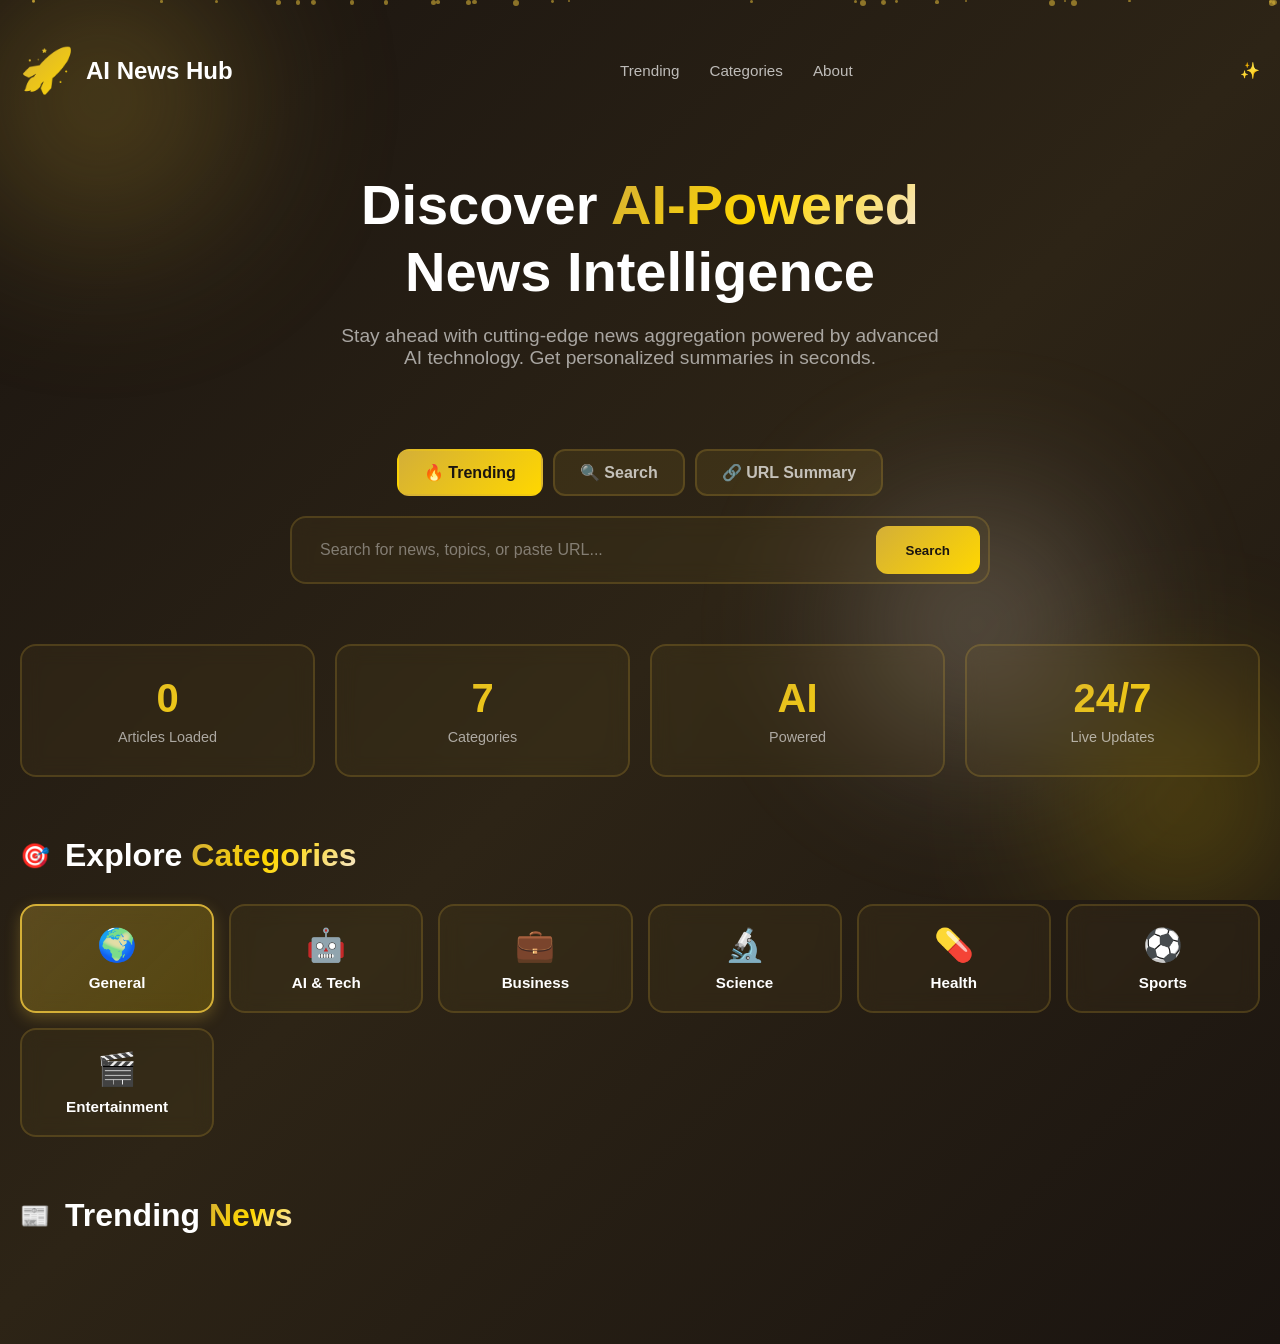
==== AI_NEWS/index.html @ 12a0df18 "Updata - 1" ====
<!DOCTYPE html>
<html lang="en">
<head>
    <meta charset="UTF-8">
    <meta name="viewport" content="width=device-width, initial-scale=1.0">
    <title>AI News Hub - Crypto Style</title>
    <link rel="stylesheet" href="Stylish_NEWS.css">
</head>
<body>
    <div class="bg-elements">
        <div class="glow-orb orb-1"></div>
        <div class="glow-orb orb-2"></div>
        <div class="glow-orb orb-3"></div>
        <!-- Particles will be added by JavaScript -->
    </div>

    <div class="container">
        <header>
            <div class="logo">
                <span class="logo-icon">🚀</span>
                <span>AI News Hub</span>
            </div>
            <nav>
                <a href="#trending">Trending</a>
                <a href="#categories">Categories</a>
                <a href="#about">About</a>
            </nav>
            <div class="sparkle">✨</div>
        </header>

        <section class="hero">
            <h1>
                Discover <span class="gradient-text">AI-Powered</span><br>
                News Intelligence
            </h1>
            <p>Stay ahead with cutting-edge news aggregation powered by advanced AI technology. Get personalized summaries in seconds.</p>
        </section>

        <section class="search-section">
            <div class="search-tabs">
                <div class="search-tab active" onclick="switchSearchTab('trending')">🔥 Trending</div>
                <div class="search-tab" onclick="switchSearchTab('search')">🔍 Search</div>
                <div class="search-tab" onclick="switchSearchTab('url')">🔗 URL Summary</div>
            </div>
            <div class="search-box">
                <input type="text" id="mainSearchInput" placeholder="Search for news, topics, or paste URL...">
                <button onclick="performSearch()">Search</button>
            </div>
        </section>

        <section class="stats-section">
            <div class="stat-card">
                <div class="stat-number" id="articleCount">0</div>
                <div class="stat-label">Articles Loaded</div>
            </div>
            <div class="stat-card">
                <div class="stat-number">7</div>
                <div class="stat-label">Categories</div>
            </div>
            <div class="stat-card">
                <div class="stat-number">AI</div>
                <div class="stat-label">Powered</div>
            </div>
            <div class="stat-card">
                <div class="stat-number">24/7</div>
                <div class="stat-label">Live Updates</div>
            </div>
        </section>

        <section class="categories-section" id="categories">
            <div class="section-header">
                <span class="section-icon">🎯</span>
                <h2>Explore <span class="gradient-text">Categories</span></h2>
            </div>
            <div class="categories-grid">
                <div class="category-card active" onclick="selectCategory('general')">
                    <div class="category-icon">🌍</div>
                    <div class="category-name">General</div>
                </div>
                <div class="category-card" onclick="selectCategory('technology')">
                    <div class="category-icon">🤖</div>
                    <div class="category-name">AI & Tech</div>
                </div>
                <div class="category-card" onclick="selectCategory('business')">
                    <div class="category-icon">💼</div>
                    <div class="category-name">Business</div>
                </div>
                <div class="category-card" onclick="selectCategory('science')">
                    <div class="category-icon">🔬</div>
                    <div class="category-name">Science</div>
                </div>
                <div class="category-card" onclick="selectCategory('health')">
                    <div class="category-icon">💊</div>
                    <div class="category-name">Health</div>
                </div>
                <div class="category-card" onclick="selectCategory('sports')">
                    <div class="category-icon">⚽</div>
                    <div class="category-name">Sports</div>
                </div>
                <div class="category-card" onclick="selectCategory('entertainment')">
                    <div class="category-icon">🎬</div>
                    <div class="category-name">Entertainment</div>
                </div>
            </div>
        </section>

        <section class="news-section">
            <div class="section-header">
                <span class="section-icon">📰</span>
                <h2>Trending <span class="gradient-text">News</span></h2>
            </div>
            <div id="loadingIndicator" class="loading" style="display: none;">
                <div class="spinner"></div>
                <p>Loading amazing content...</p>
            </div>
            <div id="newsGrid" class="news-grid"></div>
        </section>
    </div>

    <div id="summaryModal" class="modal" onclick="closeModal(event)">
        <div class="modal-content" onclick="event.stopPropagation()">
            <div class="modal-header">
                <span class="modal-badge">✨ AI SUMMARY</span>
                <button class="close-btn" onclick="closeModal()">×</button>
            </div>
            <div class="modal-title" id="modalTitle"></div>
            <div class="modal-text" id="modalText"></div>
        </div>
    </div>

    <script src="Live_action.js"></script>
</body>
</html>
---- AI_NEWS/Stylish_NEWS.css ----
* {
            margin: 0;
            padding: 0;
            box-sizing: border-box;
        }

        body {
            font-family: 'Inter', -apple-system, BlinkMacSystemFont, 'Segoe UI', sans-serif;
            background: linear-gradient(135deg, #1a1410 0%, #2d2416 50%, #1a1410 100%);
            color: white;
            min-height: 100vh;
            overflow-x: hidden;
        }

        /* Animated background elements */
        .bg-elements {
            position: fixed;
            width: 100%;
            height: 100%;
            overflow: hidden;
            z-index: 0;
            pointer-events: none;
        }

        .glow-orb {
            position: absolute;
            border-radius: 50%;
            filter: blur(80px);
            opacity: 0.4;
            animation: float 20s infinite;
        }

        .orb-1 {
            width: 400px;
            height: 400px;
            background: radial-gradient(circle, #d4af37 0%, transparent 70%);
            top: -100px;
            left: -100px;
            animation-delay: 0s;
        }

        .orb-2 {
            width: 300px;
            height: 300px;
            background: radial-gradient(circle, #ffd700 0%, transparent 70%);
            bottom: -50px;
            right: -50px;
            animation-delay: 5s;
        }

        .orb-3 {
            width: 350px;
            height: 350px;
            background: radial-gradient(circle, #f5e6d3 0%, transparent 70%);
            top: 50%;
            right: 10%;
            animation-delay: 10s;
        }

        /* Floating particles */
        .particle {
            position: absolute;
            width: 4px;
            height: 4px;
            background: #d4af37;
            border-radius: 50%;
            opacity: 0.6;
            animation: particleFloat 15s infinite;
        }

        @keyframes float {
            0%, 100% { transform: translate(0, 0) scale(1); }
            25% { transform: translate(50px, 50px) scale(1.1); }
            50% { transform: translate(-30px, 80px) scale(0.9); }
            75% { transform: translate(30px, -50px) scale(1.05); }
        }

        @keyframes particleFloat {
            0% {
                transform: translateY(100vh) translateX(0) scale(0);
                opacity: 0;
            }
            10% {
                opacity: 0.6;
            }
            90% {
                opacity: 0.6;
            }
            100% {
                transform: translateY(-100px) translateX(100px) scale(1);
                opacity: 0;
            }
        }

        .container {
            max-width: 1400px;
            margin: 0 auto;
            padding: 20px;
            position: relative;
            z-index: 1;
        }

        /* Header */
        header {
            display: flex;
            justify-content: space-between;
            align-items: center;
            padding: 25px 0;
            margin-bottom: 50px;
        }

        .logo {
            display: flex;
            align-items: center;
            gap: 12px;
            font-size: 1.5em;
            font-weight: 700;
        }

        .logo-icon {
            font-size: 1.8em;
            background: linear-gradient(135deg, #d4af37 0%, #ffd700 100%);
            -webkit-background-clip: text;
            background-clip: text;
            -webkit-text-fill-color: transparent;
        }

        nav {
            display: flex;
            gap: 30px;
        }

        nav a {
            color: rgba(255,255,255,0.7);
            text-decoration: none;
            font-weight: 500;
            transition: all 0.3s;
            font-size: 0.95em;
        }

        nav a:hover {
            color: white;
        }

        .header-actions {
            display: flex;
            gap: 15px;
        }

        .btn {
            padding: 12px 28px;
            border-radius: 12px;
            border: none;
            font-weight: 600;
            cursor: pointer;
            transition: all 0.3s;
            font-size: 0.9em;
        }

        .btn-outline {
            background: rgba(255,255,255,0.05);
            color: white;
            border: 2px solid rgba(255,255,255,0.1);
        }

        .btn-outline:hover {
            background: rgba(255,255,255,0.1);
            border-color: rgba(255,255,255,0.2);
        }

        .btn-primary {
            background: linear-gradient(135deg, #a259ff 0%, #ff6bcb 100%);
            color: white;
            box-shadow: 0 8px 25px rgba(162, 89, 255, 0.4);
        }

        .btn-primary:hover {
            transform: translateY(-2px);
            box-shadow: 0 12px 35px rgba(162, 89, 255, 0.5);
        }

        /* Hero Section */
        .hero {
            text-align: center;
            margin-bottom: 80px;
        }

        .hero h1 {
            font-size: 3.5em;
            font-weight: 800;
            margin-bottom: 20px;
            line-height: 1.2;
        }

        .gradient-text {
            background: linear-gradient(135deg, #d4af37 0%, #ffd700 50%, #f5e6d3 100%);
            -webkit-background-clip: text;
            -webkit-text-fill-color: transparent;
            background-clip: text;
        }

        .hero p {
            font-size: 1.2em;
            color: rgba(255,255,255,0.6);
            max-width: 600px;
            margin: 0 auto 30px;
        }

        /* Search Bar */
        .search-section {
            max-width: 700px;
            margin: 0 auto 60px;
        }

        .search-tabs {
            display: flex;
            gap: 10px;
            margin-bottom: 20px;
            justify-content: center;
        }

        .search-tab {
            padding: 12px 25px;
            background: rgba(212, 175, 55, 0.1);
            border: 2px solid rgba(212, 175, 55, 0.2);
            border-radius: 12px;
            color: rgba(255,255,255,0.7);
            cursor: pointer;
            transition: all 0.3s;
            font-weight: 600;
        }

        .search-tab:hover {
            background: rgba(212, 175, 55, 0.15);
            color: #d4af37;
        }

        .search-tab.active {
            background: linear-gradient(135deg, #d4af37 0%, #ffd700 100%);
            color: #1a1410;
            border-color: transparent;
            font-weight: 700;
        }

        .search-box {
            display: flex;
            gap: 12px;
            background: rgba(212, 175, 55, 0.05);
            backdrop-filter: blur(10px);
            border: 2px solid rgba(212, 175, 55, 0.2);
            border-radius: 16px;
            padding: 8px;
        }

        .search-box input {
            flex: 1;
            padding: 15px 20px;
            background: transparent;
            border: none;
            color: white;
            font-size: 1em;
            outline: none;
        }

        .search-box input::placeholder {
            color: rgba(255,255,255,0.4);
        }

        .search-box button {
            padding: 12px 30px;
            background: linear-gradient(135deg, #d4af37 0%, #ffd700 100%);
            border: none;
            border-radius: 12px;
            color: #1a1410;
            font-weight: 600;
            cursor: pointer;
            transition: all 0.3s;
        }

        .search-box button:hover {
            transform: scale(1.05);
            box-shadow: 0 8px 25px rgba(212, 175, 55, 0.4);
        }

        /* Categories */
        .categories-section {
            margin-bottom: 60px;
        }

        .section-header {
            display: flex;
            align-items: center;
            gap: 15px;
            margin-bottom: 30px;
        }

        .section-header h2 {
            font-size: 2em;
            font-weight: 700;
        }

        .section-icon {
            font-size: 1.5em;
        }

        .categories-grid {
            display: grid;
            grid-template-columns: repeat(auto-fit, minmax(180px, 1fr));
            gap: 15px;
        }

        .category-card {
            background: rgba(212, 175, 55, 0.05);
            backdrop-filter: blur(10px);
            border: 2px solid rgba(212, 175, 55, 0.2);
            border-radius: 16px;
            padding: 20px;
            cursor: pointer;
            transition: all 0.3s;
            text-align: center;
        }

        .category-card:hover {
            background: rgba(212, 175, 55, 0.1);
            border-color: rgba(212, 175, 55, 0.5);
            transform: translateY(-5px);
            box-shadow: 0 8px 20px rgba(212, 175, 55, 0.2);
        }

        .category-card.active {
            background: linear-gradient(135deg, rgba(212, 175, 55, 0.3) 0%, rgba(255, 215, 0, 0.2) 100%);
            border-color: #d4af37;
            box-shadow: 0 5px 15px rgba(212, 175, 55, 0.3);
        }

        .category-icon {
            font-size: 2em;
            margin-bottom: 10px;
        }

        .category-name {
            font-weight: 600;
            font-size: 0.95em;
        }

        /* News Grid */
        .news-section {
            margin-bottom: 60px;
        }

        .news-grid {
            display: grid;
            grid-template-columns: repeat(auto-fill, minmax(350px, 1fr));
            gap: 25px;
        }

        .news-card {
            background: rgba(212, 175, 55, 0.03);
            backdrop-filter: blur(20px);
            border: 2px solid rgba(212, 175, 55, 0.15);
            border-radius: 20px;
            overflow: hidden;
            transition: all 0.3s;
            cursor: pointer;
        }

        .news-card:hover {
            transform: translateY(-8px);
            border-color: rgba(212, 175, 55, 0.5);
            box-shadow: 0 15px 40px rgba(212, 175, 55, 0.3);
            background: rgba(212, 175, 55, 0.05);
        }

        .news-image-container {
            position: relative;
            width: 100%;
            height: 220px;
            overflow: hidden;
            background: linear-gradient(135deg, #d4af37 0%, #ffd700 100%);
        }

        .news-image {
            width: 100%;
            height: 100%;
            object-fit: cover;
        }

        .news-category-badge {
            position: absolute;
            top: 15px;
            left: 15px;
            background: rgba(0,0,0,0.7);
            backdrop-filter: blur(10px);
            padding: 8px 16px;
            border-radius: 20px;
            font-size: 0.85em;
            font-weight: 600;
        }

        .news-content {
            padding: 25px;
        }

        .news-meta {
            display: flex;
            justify-content: space-between;
            align-items: center;
            margin-bottom: 15px;
            font-size: 0.85em;
            color: rgba(255,255,255,0.5);
        }

        .news-source {
            display: flex;
            align-items: center;
            gap: 8px;
            font-weight: 600;
            color: #d4af37;
        }

        .news-title {
            font-size: 1.3em;
            font-weight: 700;
            margin-bottom: 12px;
            line-height: 1.4;
        }

        .news-description {
            color: rgba(255,255,255,0.6);
            font-size: 0.95em;
            line-height: 1.6;
            margin-bottom: 20px;
        }

        .news-actions {
            display: flex;
            gap: 10px;
        }

        .action-btn {
            flex: 1;
            padding: 12px;
            border-radius: 10px;
            border: none;
            font-weight: 600;
            cursor: pointer;
            transition: all 0.3s;
            font-size: 0.9em;
            display: flex;
            align-items: center;
            justify-content: center;
            gap: 8px;
        }

        .btn-summarize {
            background: rgba(212, 175, 55, 0.2);
            color: #d4af37;
            border: 2px solid rgba(212, 175, 55, 0.3);
        }

        .btn-summarize:hover {
            background: rgba(212, 175, 55, 0.3);
            border-color: #d4af37;
        }

        .btn-read {
            background: linear-gradient(135deg, #d4af37 0%, #ffd700 100%);
            color: #1a1410;
        }

        .btn-read:hover {
            transform: scale(1.05);
            box-shadow: 0 5px 20px rgba(212, 175, 55, 0.4);
        }

        /* Stats Section */
        .stats-section {
            display: grid;
            grid-template-columns: repeat(auto-fit, minmax(200px, 1fr));
            gap: 20px;
            margin-bottom: 60px;
        }

        .stat-card {
            background: rgba(212, 175, 55, 0.05);
            backdrop-filter: blur(10px);
            border: 2px solid rgba(212, 175, 55, 0.2);
            border-radius: 16px;
            padding: 30px;
            text-align: center;
            transition: all 0.3s;
        }

        .stat-card:hover {
            transform: translateY(-5px);
            border-color: rgba(212, 175, 55, 0.4);
            box-shadow: 0 8px 20px rgba(212, 175, 55, 0.2);
        }

        .stat-number {
            font-size: 2.5em;
            font-weight: 800;
            background: linear-gradient(135deg, #d4af37 0%, #ffd700 100%);
            -webkit-background-clip: text;
            background-clip: text;
            -webkit-text-fill-color: transparent;
            margin-bottom: 8px;
        }

        .stat-label {
            color: rgba(255,255,255,0.6);
            font-size: 0.9em;
        }

        /* Loading */
        .loading {
            text-align: center;
            padding: 60px;
        }

        .spinner {
            width: 60px;
            height: 60px;
            margin: 0 auto 20px;
            border: 4px solid rgba(212, 175, 55, 0.2);
            border-top: 4px solid #d4af37;
            border-radius: 50%;
            animation: spin 1s linear infinite;
        }

        @keyframes spin {
            0% { transform: rotate(0deg); }
            100% { transform: rotate(360deg); }
        }

        /* Modal */
        .modal {
            display: none;
            position: fixed;
            top: 0;
            left: 0;
            width: 100%;
            height: 100%;
            background: rgba(0,0,0,0.8);
            backdrop-filter: blur(10px);
            z-index: 1000;
            align-items: center;
            justify-content: center;
            padding: 20px;
        }

        .modal.show {
            display: flex;
        }

        .modal-content {
            background: linear-gradient(135deg, #1a1410 0%, #2d2416 100%);
            border: 2px solid rgba(212, 175, 55, 0.3);
            border-radius: 24px;
            padding: 40px;
            max-width: 700px;
            max-height: 80vh;
            overflow-y: auto;
            position: relative;
        }

        .modal-header {
            display: flex;
            justify-content: space-between;
            align-items: start;
            margin-bottom: 25px;
        }

        .modal-badge {
            background: linear-gradient(135deg, #d4af37 0%, #ffd700 100%);
            padding: 8px 20px;
            border-radius: 20px;
            font-weight: 700;
            font-size: 0.85em;
            color: #1a1410;
        }

        .close-btn {
            background: none;
            border: none;
            color: white;
            font-size: 30px;
            cursor: pointer;
            opacity: 0.6;
            transition: opacity 0.3s;
        }

        .close-btn:hover {
            opacity: 1;
        }

        .modal-title {
            font-size: 1.8em;
            font-weight: 700;
            margin-bottom: 20px;
            line-height: 1.3;
        }

        .modal-text {
            color: rgba(255,255,255,0.8);
            line-height: 1.8;
            font-size: 1.05em;
        }

        @media (max-width: 768px) {
            .hero h1 {
                font-size: 2em;
            }

            nav {
                display: none;
            }

            .news-grid {
                grid-template-columns: 1fr;
            }

            .categories-grid {
                grid-template-columns: repeat(2, 1fr);
            }
        }
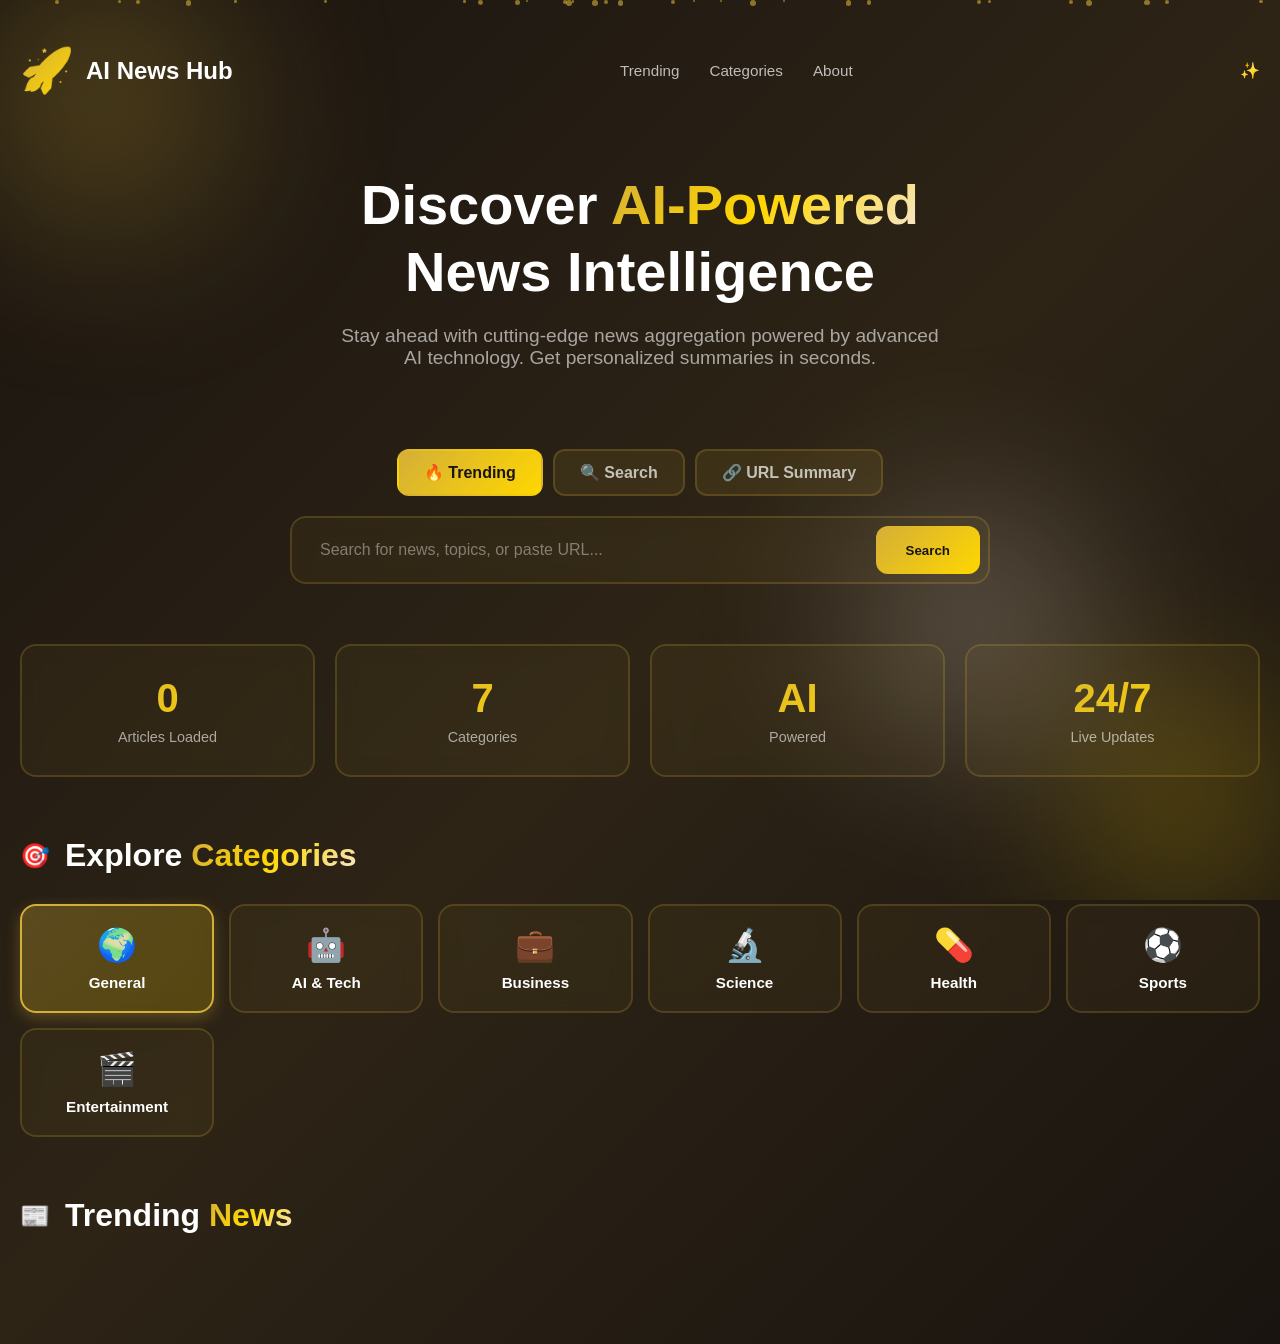
==== commit a93b7a1c: "Connection" ====
--- a/AI_NEWS/index.html
+++ b/AI_NEWS/index.html
@@ -4,7 +4,7 @@
     <meta charset="UTF-8">
     <meta name="viewport" content="width=device-width, initial-scale=1.0">
     <title>AI News Hub - Crypto Style</title>
-    <link rel="stylesheet" href="Stylish_NEWS.css">
+    <link rel="stylesheet" href="./Stylish_NEWS.css">
 </head>
 <body>
     <div class="bg-elements">
@@ -128,6 +128,6 @@
         </div>
     </div>
 
-    <script src="Live_action.js"></script>
+    <script src="./Live_action.js"></script>
 </body>
 </html>
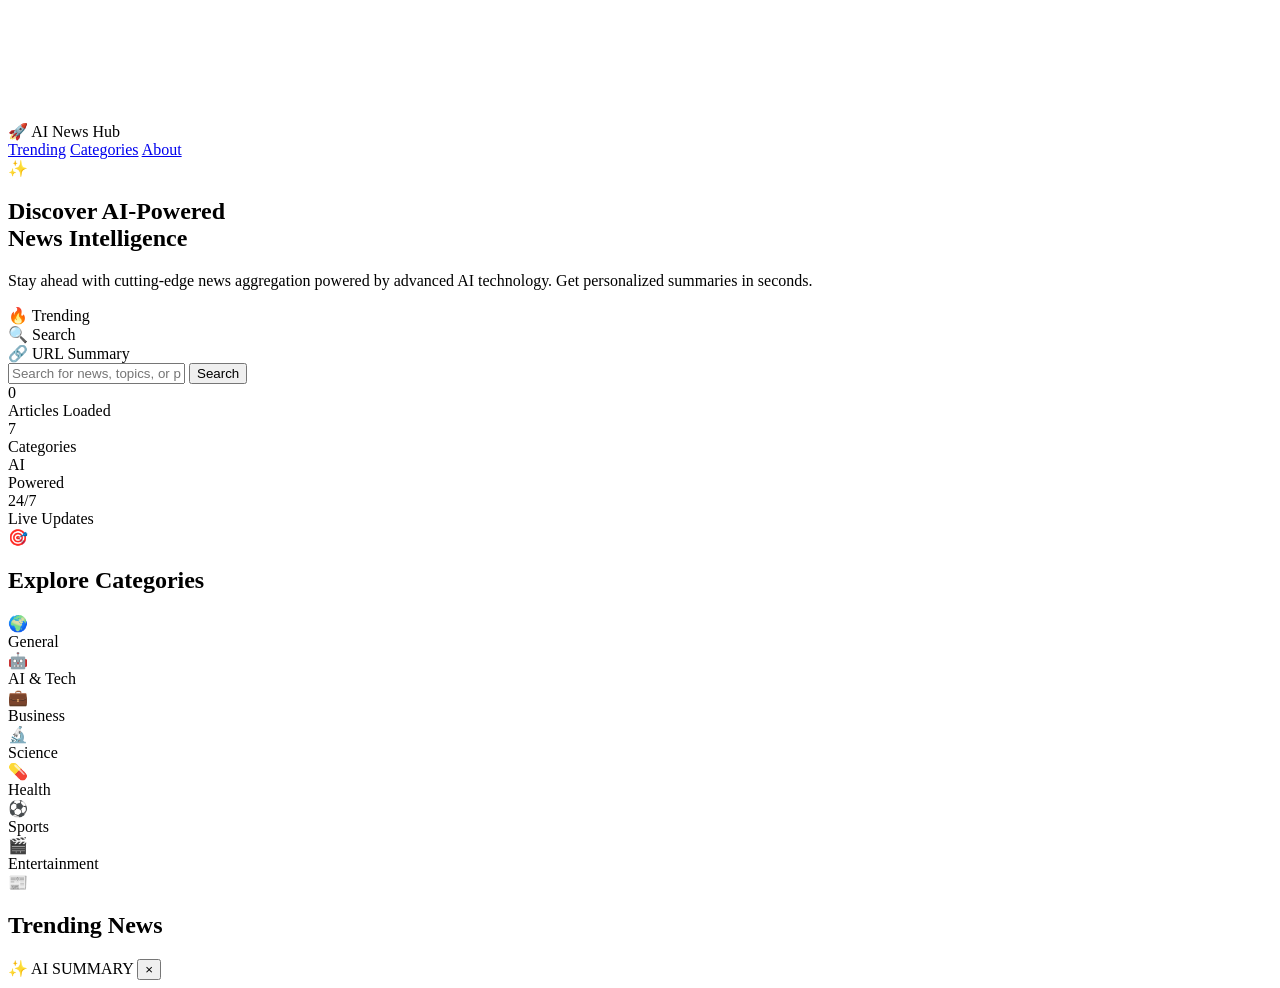
==== commit d8481324: "Linking js" ====
--- a/AI_NEWS/index.html
+++ b/AI_NEWS/index.html
@@ -4,7 +4,7 @@
     <meta charset="UTF-8">
     <meta name="viewport" content="width=device-width, initial-scale=1.0">
     <title>AI News Hub - Crypto Style</title>
-    <link rel="stylesheet" href="./Stylish_NEWS.css">
+    <link rel="stylesheet" href="/AI_NEWS/Live_action.css">
 </head>
 <body>
     <div class="bg-elements">
@@ -128,6 +128,6 @@
         </div>
     </div>
 
-    <script src="./Live_action.js"></script>
+    <script src="/AI_NEWS/Live_action.js"></script>
 </body>
 </html>
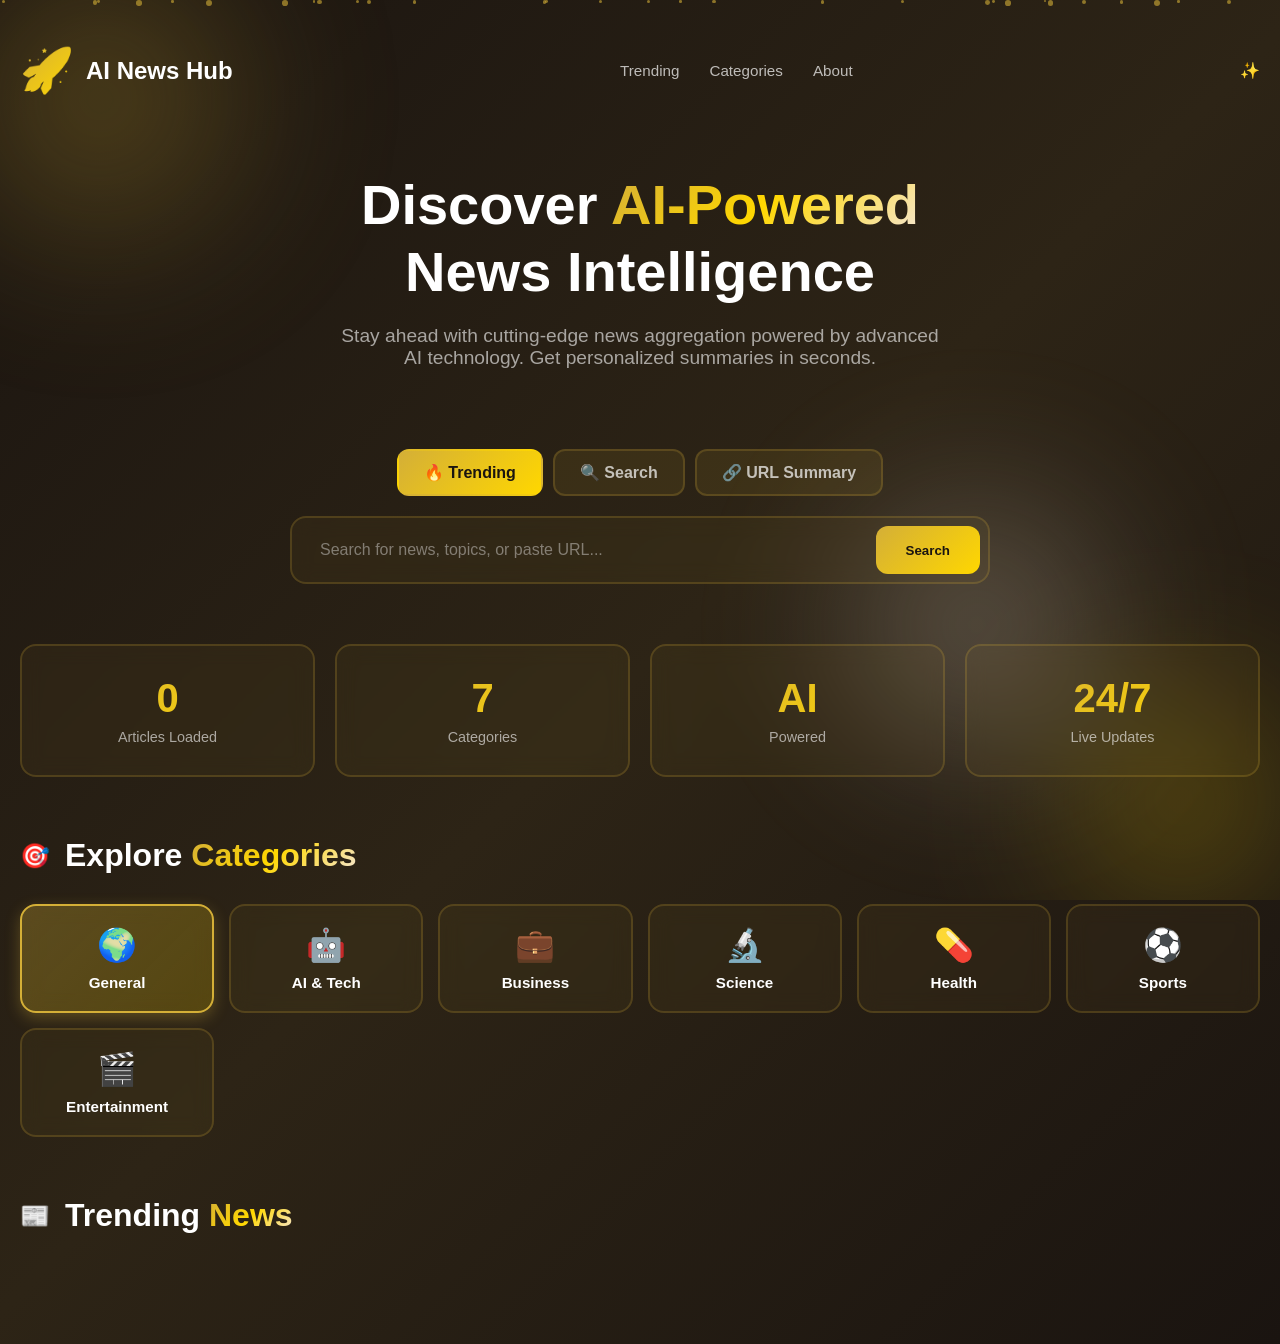
==== commit 16444504: "Undo" ====
--- a/AI_NEWS/index.html
+++ b/AI_NEWS/index.html
@@ -4,7 +4,7 @@
     <meta charset="UTF-8">
     <meta name="viewport" content="width=device-width, initial-scale=1.0">
     <title>AI News Hub - Crypto Style</title>
-    <link rel="stylesheet" href="/AI_NEWS/Live_action.css">
+    <link rel="stylesheet" href="./Stylish_NEWS.css">
 </head>
 <body>
     <div class="bg-elements">
@@ -128,6 +128,6 @@
         </div>
     </div>
 
-    <script src="/AI_NEWS/Live_action.js"></script>
+    <script src="./Live_action.js"></script>
 </body>
 </html>
--- a/AI_NEWS/Stylish_NEWS.css
+++ b/AI_NEWS/Stylish_NEWS.css
@@ -0,0 +1,626 @@
+        * {
+            margin: 0;
+            padding: 0;
+            box-sizing: border-box;
+        }
+
+        body {
+            font-family: 'Inter', -apple-system, BlinkMacSystemFont, 'Segoe UI', sans-serif;
+            background: linear-gradient(135deg, #1a1410 0%, #2d2416 50%, #1a1410 100%);
+            color: white;
+            min-height: 100vh;
+            overflow-x: hidden;
+        }
+
+        /* Animated background elements */
+        .bg-elements {
+            position: fixed;
+            width: 100%;
+            height: 100%;
+            overflow: hidden;
+            z-index: 0;
+            pointer-events: none;
+        }
+
+        .glow-orb {
+            position: absolute;
+            border-radius: 50%;
+            filter: blur(80px);
+            opacity: 0.4;
+            animation: float 20s infinite;
+        }
+
+        .orb-1 {
+            width: 400px;
+            height: 400px;
+            background: radial-gradient(circle, #d4af37 0%, transparent 70%);
+            top: -100px;
+            left: -100px;
+            animation-delay: 0s;
+        }
+
+        .orb-2 {
+            width: 300px;
+            height: 300px;
+            background: radial-gradient(circle, #ffd700 0%, transparent 70%);
+            bottom: -50px;
+            right: -50px;
+            animation-delay: 5s;
+        }
+
+        .orb-3 {
+            width: 350px;
+            height: 350px;
+            background: radial-gradient(circle, #f5e6d3 0%, transparent 70%);
+            top: 50%;
+            right: 10%;
+            animation-delay: 10s;
+        }
+
+        /* Floating particles */
+        .particle {
+            position: absolute;
+            width: 4px;
+            height: 4px;
+            background: #d4af37;
+            border-radius: 50%;
+            opacity: 0.6;
+            animation: particleFloat 15s infinite;
+        }
+
+        @keyframes float {
+            0%, 100% { transform: translate(0, 0) scale(1); }
+            25% { transform: translate(50px, 50px) scale(1.1); }
+            50% { transform: translate(-30px, 80px) scale(0.9); }
+            75% { transform: translate(30px, -50px) scale(1.05); }
+        }
+
+        @keyframes particleFloat {
+            0% {
+                transform: translateY(100vh) translateX(0) scale(0);
+                opacity: 0;
+            }
+            10% {
+                opacity: 0.6;
+            }
+            90% {
+                opacity: 0.6;
+            }
+            100% {
+                transform: translateY(-100px) translateX(100px) scale(1);
+                opacity: 0;
+            }
+        }
+
+        .container {
+            max-width: 1400px;
+            margin: 0 auto;
+            padding: 20px;
+            position: relative;
+            z-index: 1;
+        }
+
+        /* Header */
+        header {
+            display: flex;
+            justify-content: space-between;
+            align-items: center;
+            padding: 25px 0;
+            margin-bottom: 50px;
+        }
+
+        .logo {
+            display: flex;
+            align-items: center;
+            gap: 12px;
+            font-size: 1.5em;
+            font-weight: 700;
+        }
+
+        .logo-icon {
+            font-size: 1.8em;
+            background: linear-gradient(135deg, #d4af37 0%, #ffd700 100%);
+            -webkit-background-clip: text;
+            background-clip: text;
+            -webkit-text-fill-color: transparent;
+        }
+
+        nav {
+            display: flex;
+            gap: 30px;
+        }
+
+        nav a {
+            color: rgba(255,255,255,0.7);
+            text-decoration: none;
+            font-weight: 500;
+            transition: all 0.3s;
+            font-size: 0.95em;
+        }
+
+        nav a:hover {
+            color: white;
+        }
+
+        .header-actions {
+            display: flex;
+            gap: 15px;
+        }
+
+        .btn {
+            padding: 12px 28px;
+            border-radius: 12px;
+            border: none;
+            font-weight: 600;
+            cursor: pointer;
+            transition: all 0.3s;
+            font-size: 0.9em;
+        }
+
+        .btn-outline {
+            background: rgba(255,255,255,0.05);
+            color: white;
+            border: 2px solid rgba(255,255,255,0.1);
+        }
+
+        .btn-outline:hover {
+            background: rgba(255,255,255,0.1);
+            border-color: rgba(255,255,255,0.2);
+        }
+
+        .btn-primary {
+            background: linear-gradient(135deg, #a259ff 0%, #ff6bcb 100%);
+            color: white;
+            box-shadow: 0 8px 25px rgba(162, 89, 255, 0.4);
+        }
+
+        .btn-primary:hover {
+            transform: translateY(-2px);
+            box-shadow: 0 12px 35px rgba(162, 89, 255, 0.5);
+        }
+
+        /* Hero Section */
+        .hero {
+            text-align: center;
+            margin-bottom: 80px;
+        }
+
+        .hero h1 {
+            font-size: 3.5em;
+            font-weight: 800;
+            margin-bottom: 20px;
+            line-height: 1.2;
+        }
+
+        .gradient-text {
+            background: linear-gradient(135deg, #d4af37 0%, #ffd700 50%, #f5e6d3 100%);
+            -webkit-background-clip: text;
+            -webkit-text-fill-color: transparent;
+            background-clip: text;
+        }
+
+        .hero p {
+            font-size: 1.2em;
+            color: rgba(255,255,255,0.6);
+            max-width: 600px;
+            margin: 0 auto 30px;
+        }
+
+        /* Search Bar */
+        .search-section {
+            max-width: 700px;
+            margin: 0 auto 60px;
+        }
+
+        .search-tabs {
+            display: flex;
+            gap: 10px;
+            margin-bottom: 20px;
+            justify-content: center;
+        }
+
+        .search-tab {
+            padding: 12px 25px;
+            background: rgba(212, 175, 55, 0.1);
+            border: 2px solid rgba(212, 175, 55, 0.2);
+            border-radius: 12px;
+            color: rgba(255,255,255,0.7);
+            cursor: pointer;
+            transition: all 0.3s;
+            font-weight: 600;
+        }
+
+        .search-tab:hover {
+            background: rgba(212, 175, 55, 0.15);
+            color: #d4af37;
+        }
+
+        .search-tab.active {
+            background: linear-gradient(135deg, #d4af37 0%, #ffd700 100%);
+            color: #1a1410;
+            border-color: transparent;
+            font-weight: 700;
+        }
+
+        .search-box {
+            display: flex;
+            gap: 12px;
+            background: rgba(212, 175, 55, 0.05);
+            backdrop-filter: blur(10px);
+            border: 2px solid rgba(212, 175, 55, 0.2);
+            border-radius: 16px;
+            padding: 8px;
+        }
+
+        .search-box input {
+            flex: 1;
+            padding: 15px 20px;
+            background: transparent;
+            border: none;
+            color: white;
+            font-size: 1em;
+            outline: none;
+        }
+
+        .search-box input::placeholder {
+            color: rgba(255,255,255,0.4);
+        }
+
+        .search-box button {
+            padding: 12px 30px;
+            background: linear-gradient(135deg, #d4af37 0%, #ffd700 100%);
+            border: none;
+            border-radius: 12px;
+            color: #1a1410;
+            font-weight: 600;
+            cursor: pointer;
+            transition: all 0.3s;
+        }
+
+        .search-box button:hover {
+            transform: scale(1.05);
+            box-shadow: 0 8px 25px rgba(212, 175, 55, 0.4);
+        }
+
+        /* Categories */
+        .categories-section {
+            margin-bottom: 60px;
+        }
+
+        .section-header {
+            display: flex;
+            align-items: center;
+            gap: 15px;
+            margin-bottom: 30px;
+        }
+
+        .section-header h2 {
+            font-size: 2em;
+            font-weight: 700;
+        }
+
+        .section-icon {
+            font-size: 1.5em;
+        }
+
+        .categories-grid {
+            display: grid;
+            grid-template-columns: repeat(auto-fit, minmax(180px, 1fr));
+            gap: 15px;
+        }
+
+        .category-card {
+            background: rgba(212, 175, 55, 0.05);
+            backdrop-filter: blur(10px);
+            border: 2px solid rgba(212, 175, 55, 0.2);
+            border-radius: 16px;
+            padding: 20px;
+            cursor: pointer;
+            transition: all 0.3s;
+            text-align: center;
+        }
+
+        .category-card:hover {
+            background: rgba(212, 175, 55, 0.1);
+            border-color: rgba(212, 175, 55, 0.5);
+            transform: translateY(-5px);
+            box-shadow: 0 8px 20px rgba(212, 175, 55, 0.2);
+        }
+
+        .category-card.active {
+            background: linear-gradient(135deg, rgba(212, 175, 55, 0.3) 0%, rgba(255, 215, 0, 0.2) 100%);
+            border-color: #d4af37;
+            box-shadow: 0 5px 15px rgba(212, 175, 55, 0.3);
+        }
+
+        .category-icon {
+            font-size: 2em;
+            margin-bottom: 10px;
+        }
+
+        .category-name {
+            font-weight: 600;
+            font-size: 0.95em;
+        }
+
+        /* News Grid */
+        .news-section {
+            margin-bottom: 60px;
+        }
+
+        .news-grid {
+            display: grid;
+            grid-template-columns: repeat(auto-fill, minmax(350px, 1fr));
+            gap: 25px;
+        }
+
+        .news-card {
+            background: rgba(212, 175, 55, 0.03);
+            backdrop-filter: blur(20px);
+            border: 2px solid rgba(212, 175, 55, 0.15);
+            border-radius: 20px;
+            overflow: hidden;
+            transition: all 0.3s;
+            cursor: pointer;
+        }
+
+        .news-card:hover {
+            transform: translateY(-8px);
+            border-color: rgba(212, 175, 55, 0.5);
+            box-shadow: 0 15px 40px rgba(212, 175, 55, 0.3);
+            background: rgba(212, 175, 55, 0.05);
+        }
+
+        .news-image-container {
+            position: relative;
+            width: 100%;
+            height: 220px;
+            overflow: hidden;
+            background: linear-gradient(135deg, #d4af37 0%, #ffd700 100%);
+        }
+
+        .news-image {
+            width: 100%;
+            height: 100%;
+            object-fit: cover;
+        }
+
+        .news-category-badge {
+            position: absolute;
+            top: 15px;
+            left: 15px;
+            background: rgba(0,0,0,0.7);
+            backdrop-filter: blur(10px);
+            padding: 8px 16px;
+            border-radius: 20px;
+            font-size: 0.85em;
+            font-weight: 600;
+        }
+
+        .news-content {
+            padding: 25px;
+        }
+
+        .news-meta {
+            display: flex;
+            justify-content: space-between;
+            align-items: center;
+            margin-bottom: 15px;
+            font-size: 0.85em;
+            color: rgba(255,255,255,0.5);
+        }
+
+        .news-source {
+            display: flex;
+            align-items: center;
+            gap: 8px;
+            font-weight: 600;
+            color: #d4af37;
+        }
+
+        .news-title {
+            font-size: 1.3em;
+            font-weight: 700;
+            margin-bottom: 12px;
+            line-height: 1.4;
+        }
+
+        .news-description {
+            color: rgba(255,255,255,0.6);
+            font-size: 0.95em;
+            line-height: 1.6;
+            margin-bottom: 20px;
+        }
+
+        .news-actions {
+            display: flex;
+            gap: 10px;
+        }
+
+        .action-btn {
+            flex: 1;
+            padding: 12px;
+            border-radius: 10px;
+            border: none;
+            font-weight: 600;
+            cursor: pointer;
+            transition: all 0.3s;
+            font-size: 0.9em;
+            display: flex;
+            align-items: center;
+            justify-content: center;
+            gap: 8px;
+        }
+
+        .btn-summarize {
+            background: rgba(212, 175, 55, 0.2);
+            color: #d4af37;
+            border: 2px solid rgba(212, 175, 55, 0.3);
+        }
+
+        .btn-summarize:hover {
+            background: rgba(212, 175, 55, 0.3);
+            border-color: #d4af37;
+        }
+
+        .btn-read {
+            background: linear-gradient(135deg, #d4af37 0%, #ffd700 100%);
+            color: #1a1410;
+        }
+
+        .btn-read:hover {
+            transform: scale(1.05);
+            box-shadow: 0 5px 20px rgba(212, 175, 55, 0.4);
+        }
+
+        /* Stats Section */
+        .stats-section {
+            display: grid;
+            grid-template-columns: repeat(auto-fit, minmax(200px, 1fr));
+            gap: 20px;
+            margin-bottom: 60px;
+        }
+
+        .stat-card {
+            background: rgba(212, 175, 55, 0.05);
+            backdrop-filter: blur(10px);
+            border: 2px solid rgba(212, 175, 55, 0.2);
+            border-radius: 16px;
+            padding: 30px;
+            text-align: center;
+            transition: all 0.3s;
+        }
+
+        .stat-card:hover {
+            transform: translateY(-5px);
+            border-color: rgba(212, 175, 55, 0.4);
+            box-shadow: 0 8px 20px rgba(212, 175, 55, 0.2);
+        }
+
+        .stat-number {
+            font-size: 2.5em;
+            font-weight: 800;
+            background: linear-gradient(135deg, #d4af37 0%, #ffd700 100%);
+            -webkit-background-clip: text;
+            background-clip: text;
+            -webkit-text-fill-color: transparent;
+            margin-bottom: 8px;
+        }
+
+        .stat-label {
+            color: rgba(255,255,255,0.6);
+            font-size: 0.9em;
+        }
+
+        /* Loading */
+        .loading {
+            text-align: center;
+            padding: 60px;
+        }
+
+        .spinner {
+            width: 60px;
+            height: 60px;
+            margin: 0 auto 20px;
+            border: 4px solid rgba(212, 175, 55, 0.2);
+            border-top: 4px solid #d4af37;
+            border-radius: 50%;
+            animation: spin 1s linear infinite;
+        }
+
+        @keyframes spin {
+            0% { transform: rotate(0deg); }
+            100% { transform: rotate(360deg); }
+        }
+
+        /* Modal */
+        .modal {
+            display: none;
+            position: fixed;
+            top: 0;
+            left: 0;
+            width: 100%;
+            height: 100%;
+            background: rgba(0,0,0,0.8);
+            backdrop-filter: blur(10px);
+            z-index: 1000;
+            align-items: center;
+            justify-content: center;
+            padding: 20px;
+        }
+
+        .modal.show {
+            display: flex;
+        }
+
+        .modal-content {
+            background: linear-gradient(135deg, #1a1410 0%, #2d2416 100%);
+            border: 2px solid rgba(212, 175, 55, 0.3);
+            border-radius: 24px;
+            padding: 40px;
+            max-width: 700px;
+            max-height: 80vh;
+            overflow-y: auto;
+            position: relative;
+        }
+
+        .modal-header {
+            display: flex;
+            justify-content: space-between;
+            align-items: start;
+            margin-bottom: 25px;
+        }
+
+        .modal-badge {
+            background: linear-gradient(135deg, #d4af37 0%, #ffd700 100%);
+            padding: 8px 20px;
+            border-radius: 20px;
+            font-weight: 700;
+            font-size: 0.85em;
+            color: #1a1410;
+        }
+
+        .close-btn {
+            background: none;
+            border: none;
+            color: white;
+            font-size: 30px;
+            cursor: pointer;
+            opacity: 0.6;
+            transition: opacity 0.3s;
+        }
+
+        .close-btn:hover {
+            opacity: 1;
+        }
+
+        .modal-title {
+            font-size: 1.8em;
+            font-weight: 700;
+            margin-bottom: 20px;
+            line-height: 1.3;
+        }
+
+        .modal-text {
+            color: rgba(255,255,255,0.8);
+            line-height: 1.8;
+            font-size: 1.05em;
+        }
+
+        @media (max-width: 768px) {
+            .hero h1 {
+                font-size: 2em;
+            }
+
+            nav {
+                display: none;
+            }
+
+            .news-grid {
+                grid-template-columns: 1fr;
+            }
+
+            .categories-grid {
+                grid-template-columns: repeat(2, 1fr);
+            }
+        }
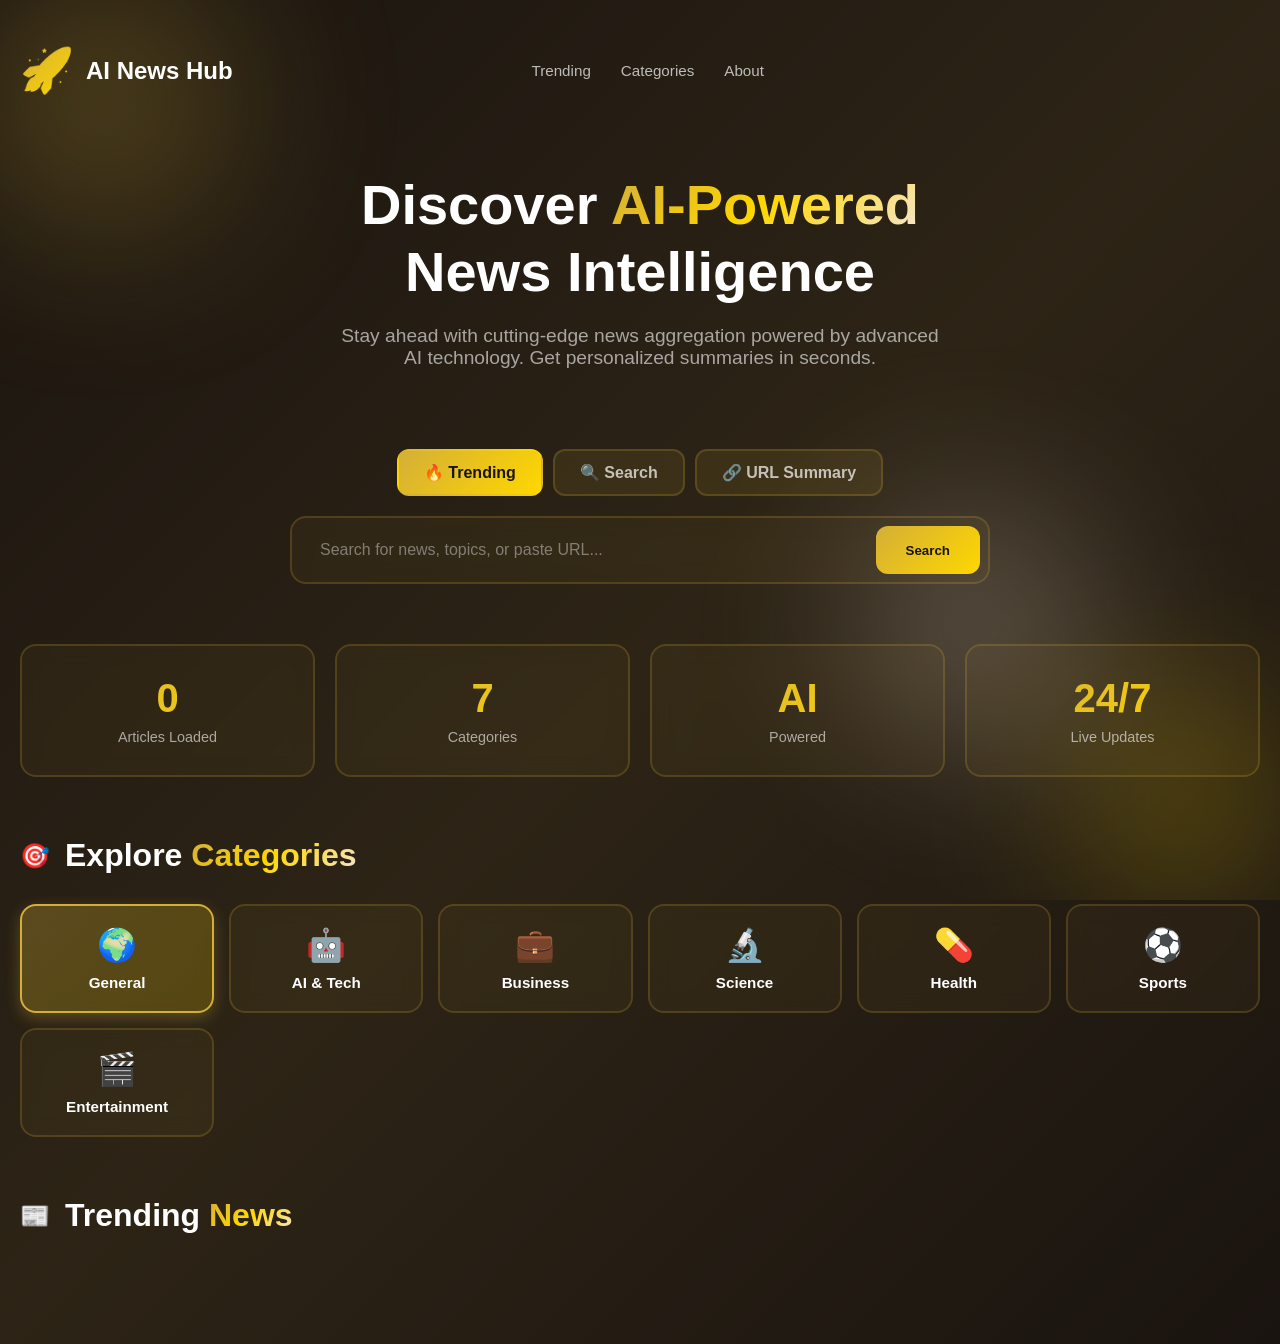
==== commit 747e333a: "Bug fix" ====
--- a/AI_NEWS/index.html
+++ b/AI_NEWS/index.html
@@ -25,7 +25,6 @@
                 <a href="#categories">Categories</a>
                 <a href="#about">About</a>
             </nav>
-            <div class="sparkle">✨</div>
         </header>
 
         <section class="hero">
--- a/AI_NEWS/Stylish_NEWS.css
+++ b/AI_NEWS/Stylish_NEWS.css
@@ -65,7 +65,7 @@
             background: #d4af37;
             border-radius: 50%;
             opacity: 0.6;
-            animation: particleFloat 15s infinite;
+            animation: particleFloat linear infinite;
         }
 
         @keyframes float {
@@ -128,6 +128,7 @@
         nav {
             display: flex;
             gap: 30px;
+            padding-right: 40%;
         }
 
         nav a {
